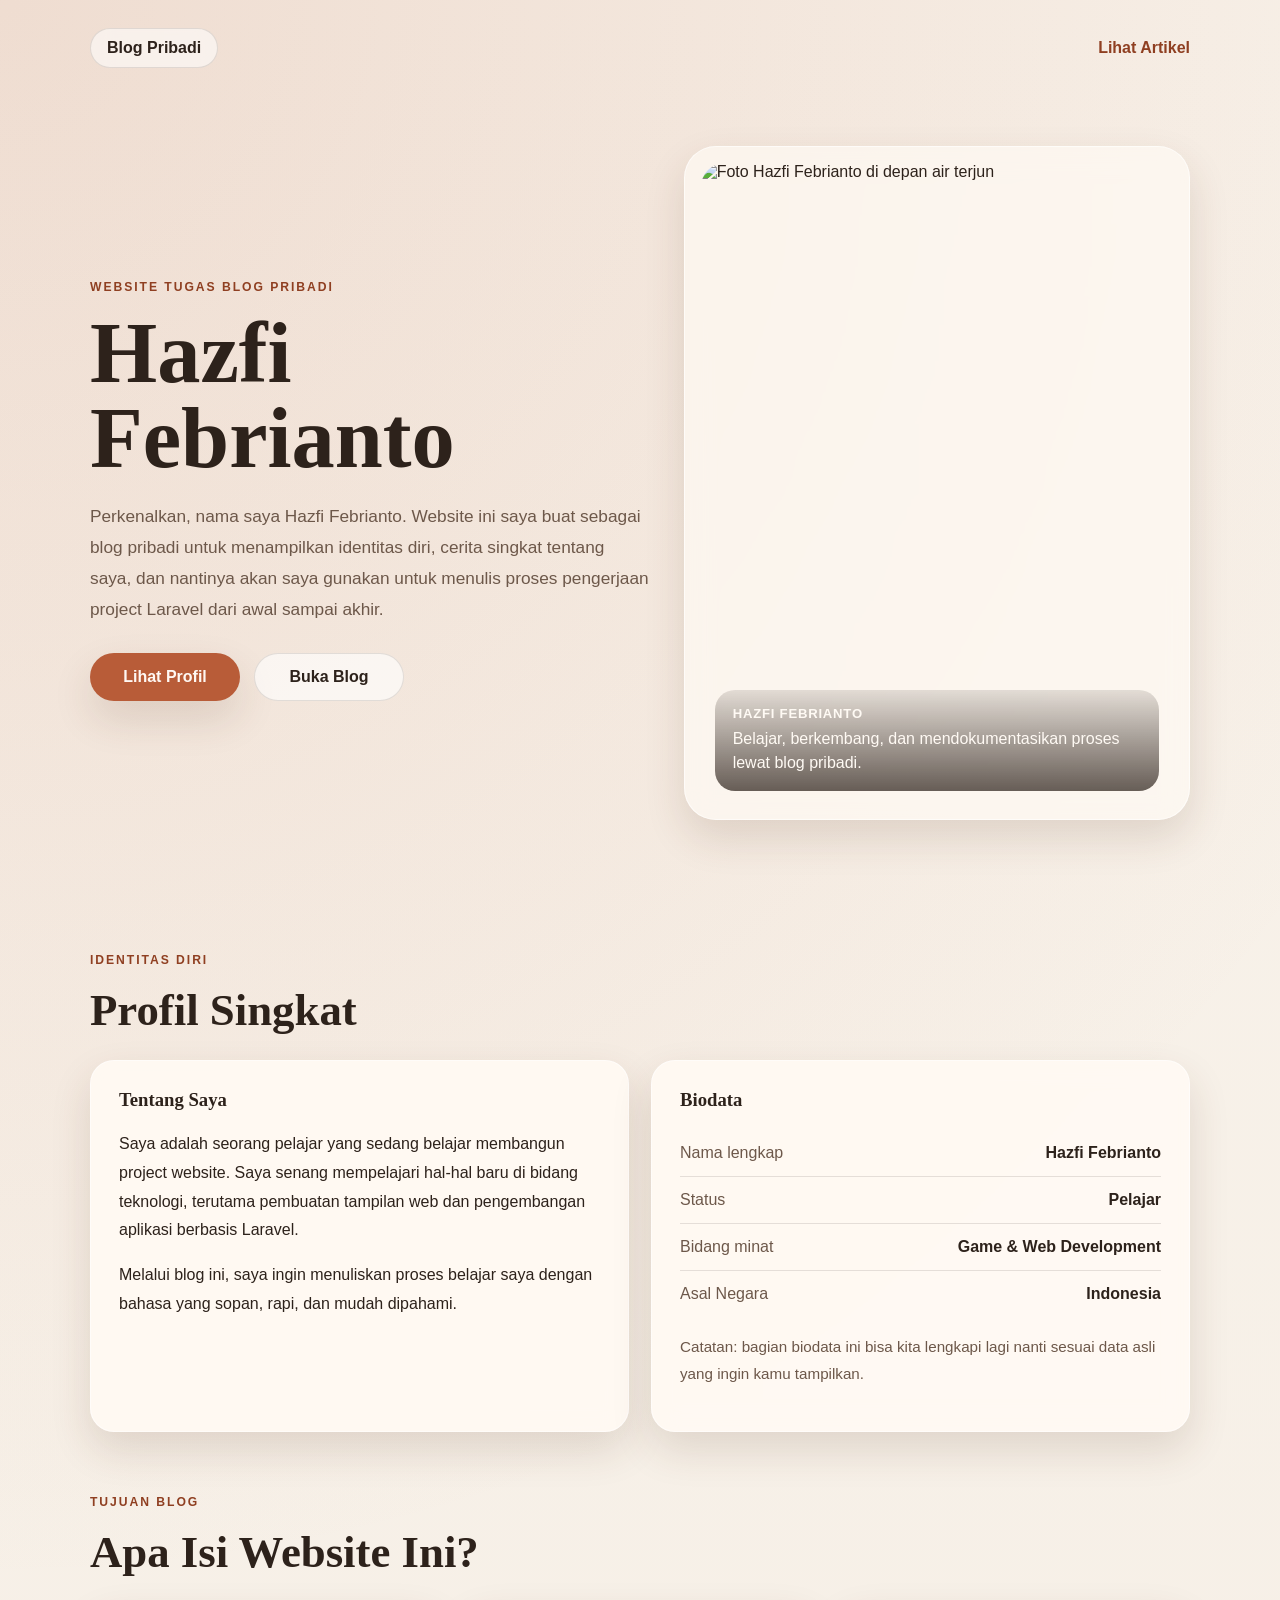
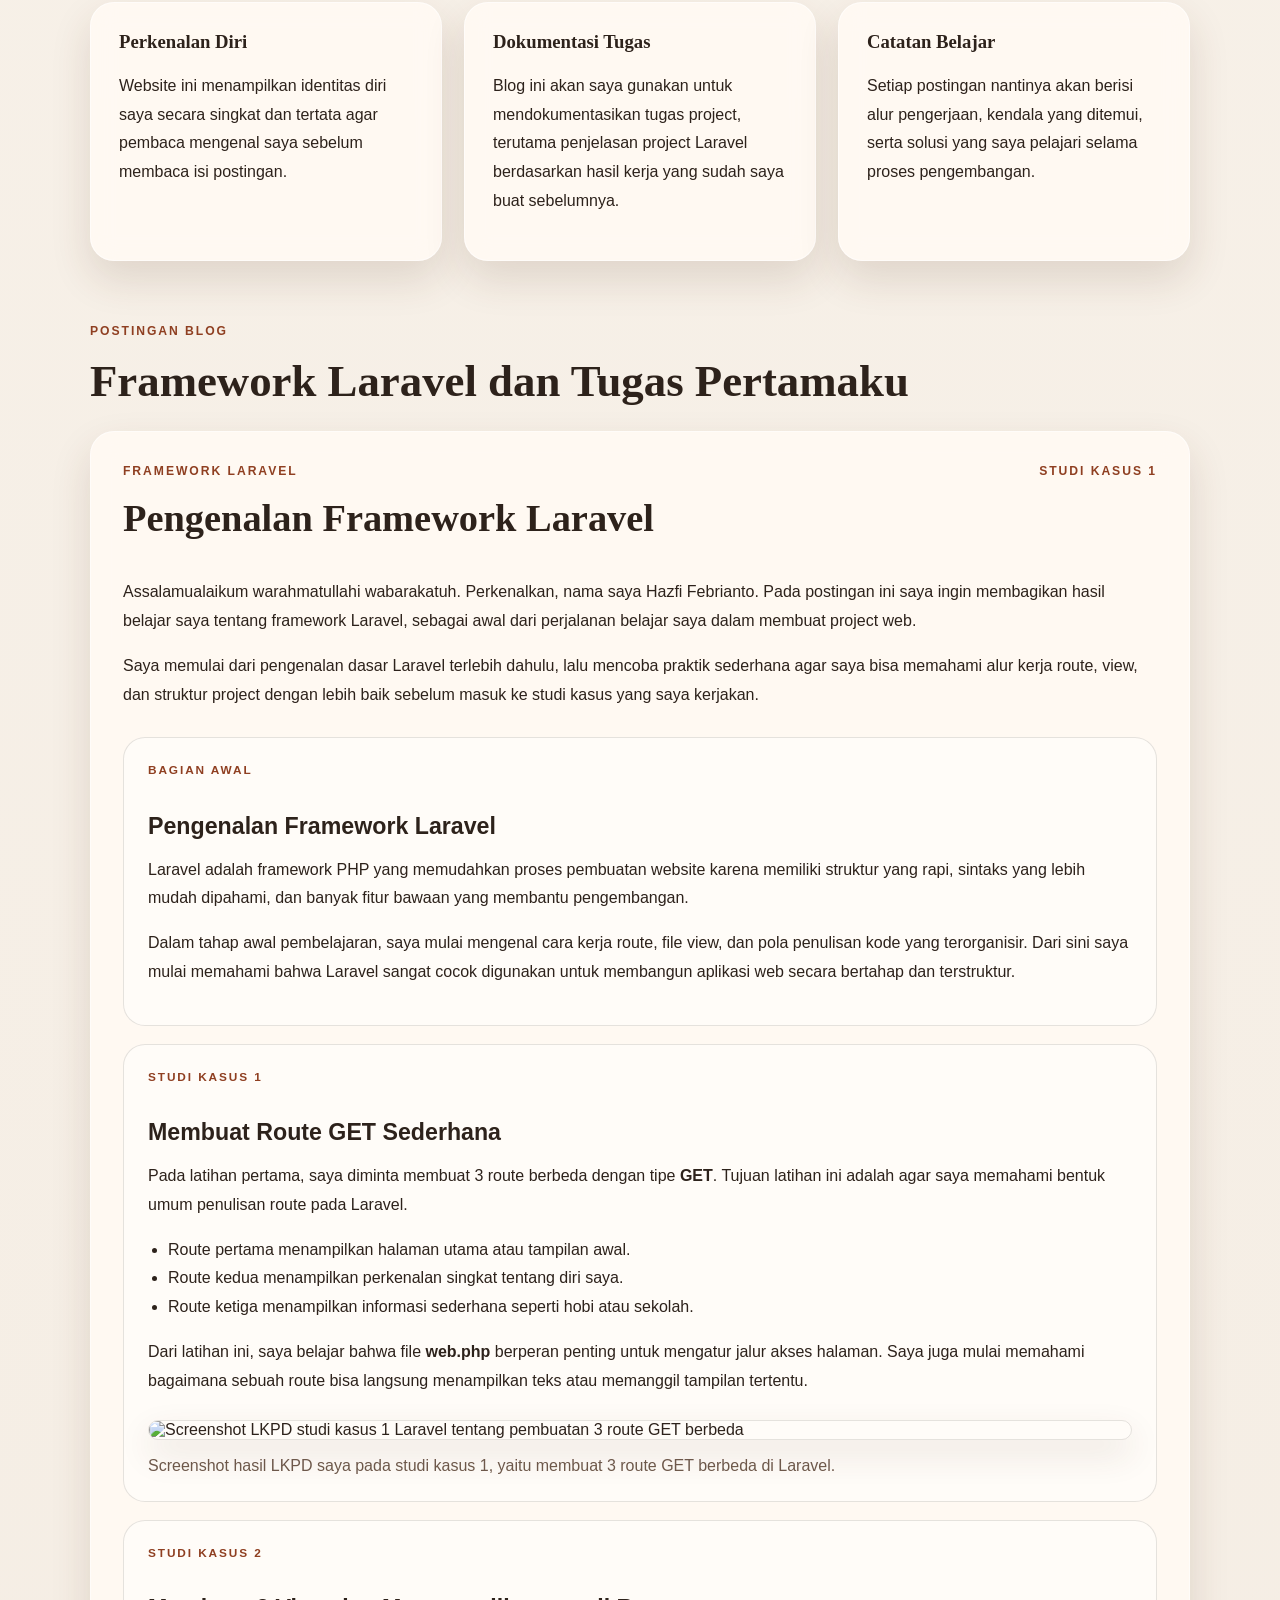
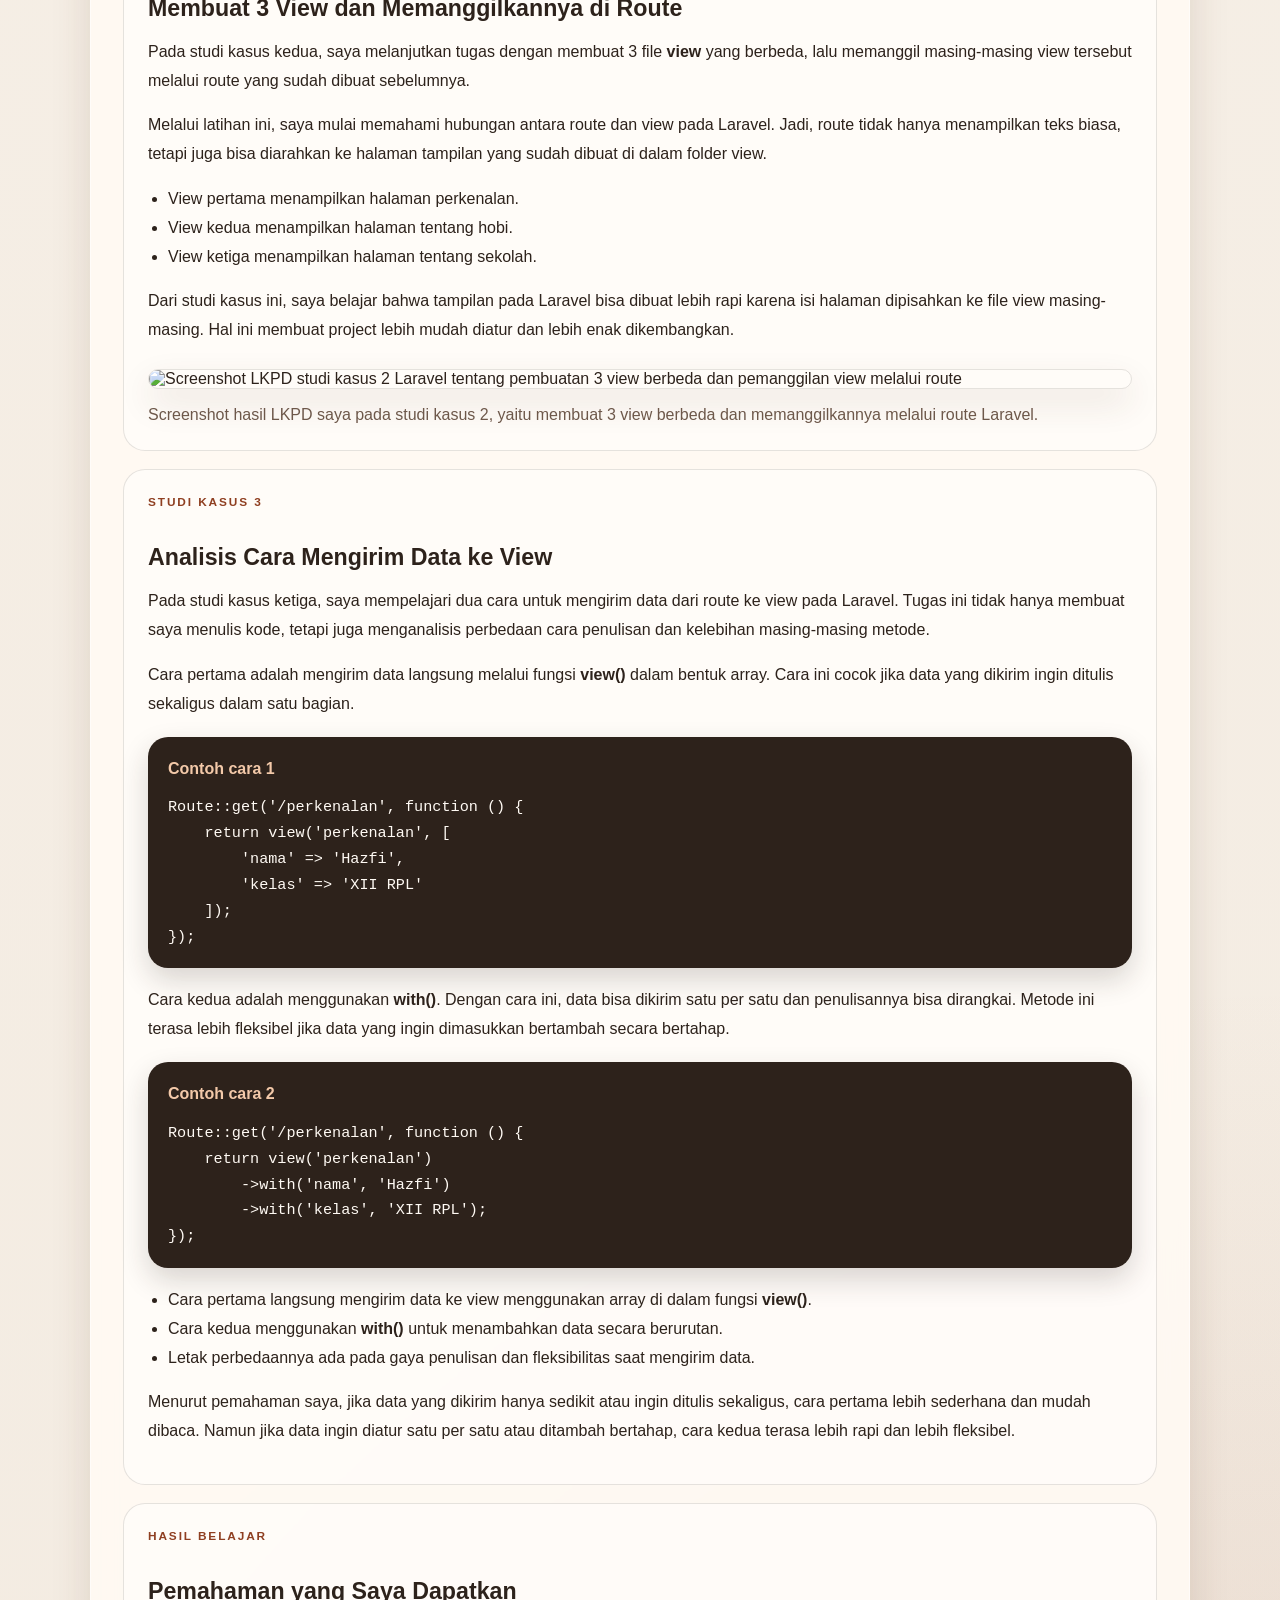
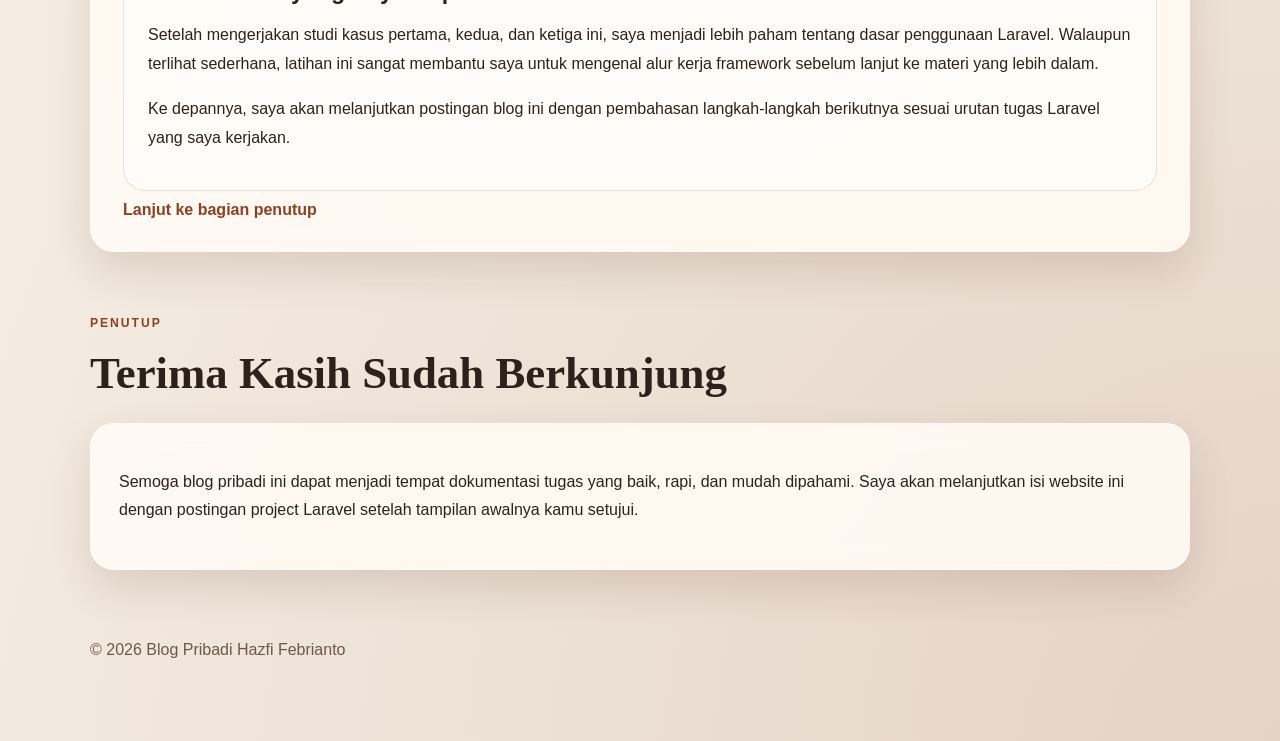
==== index.html @ 36093e78 "Add files via upload" ====
<!DOCTYPE html>
<html lang="id">
<head>
  <meta charset="UTF-8">
  <meta name="viewport" content="width=device-width, initial-scale=1.0">
  <title>Blog Pribadi Hazfi Febrianto</title>
  <link rel="stylesheet" href="styles.css">
</head>
<body>
  <header class="hero">
    <nav class="topbar">
      <span class="brand">Blog Pribadi</span>
      <a href="#artikel" class="nav-link">Lihat Artikel</a>
    </nav>

    <div class="hero-content">
      <div class="hero-copy">
        <p class="eyebrow">Website tugas blog pribadi</p>
        <h1>Hazfi Febrianto</h1>
        <p class="lead">
          Perkenalkan, nama saya Hazfi Febrianto. Website ini saya buat sebagai blog pribadi
          untuk menampilkan identitas diri, cerita singkat tentang saya, dan nantinya akan
          saya gunakan untuk menulis proses pengerjaan project Laravel dari awal sampai akhir.
        </p>

        <div class="hero-actions">
          <a href="#profil" class="button primary">Lihat Profil</a>
          <a href="#artikel" class="button secondary">Buka Blog</a>
        </div>
      </div>

      <div class="hero-photo-card">
        <img src="assets/hazfi-curug.jpeg" alt="Foto Hazfi Febrianto di depan air terjun" class="hero-photo">
        <div class="photo-caption">
          <span>Hazfi Febrianto</span>
          <p>Belajar, berkembang, dan mendokumentasikan proses lewat blog pribadi.</p>
        </div>
      </div>
    </div>
  </header>

  <main>
    <section id="profil" class="section profile-section">
      <div class="section-heading">
        <p class="section-label">Identitas Diri</p>
        <h2>Profil Singkat</h2>
      </div>

      <div class="profile-grid">
        <article class="card intro-card">
          <h3>Tentang Saya</h3>
          <p>
            Saya adalah seorang pelajar yang sedang belajar membangun project website.
            Saya senang mempelajari hal-hal baru di bidang teknologi, terutama pembuatan tampilan web
            dan pengembangan aplikasi berbasis Laravel.
          </p>
          <p>
            Melalui blog ini, saya ingin menuliskan proses belajar saya dengan bahasa yang sopan,
            rapi, dan mudah dipahami.
          </p>
        </article>

        <article class="card biodata-card">
          <h3>Biodata</h3>
          <ul class="biodata-list">
            <li><span>Nama lengkap</span><strong>Hazfi Febrianto</strong></li>
            <li><span>Status</span><strong>Pelajar</strong></li>
            <li><span>Bidang minat</span><strong>Game & Web Development</strong></li>
            <li><span>Asal Negara</span><strong>Indonesia</strong></li>
          </ul>
          <p class="note">
            Catatan: bagian biodata ini bisa kita lengkapi lagi nanti sesuai data asli yang ingin kamu tampilkan.
          </p>
        </article>
      </div>
    </section>

    <section class="section highlight-section">
      <div class="section-heading">
        <p class="section-label">Tujuan Blog</p>
        <h2>Apa Isi Website Ini?</h2>
      </div>

      <div class="highlight-grid">
        <article class="card">
          <h3>Perkenalan Diri</h3>
          <p>
            Website ini menampilkan identitas diri saya secara singkat dan tertata agar pembaca
            mengenal saya sebelum membaca isi postingan.
          </p>
        </article>
        <article class="card">
          <h3>Dokumentasi Tugas</h3>
          <p>
            Blog ini akan saya gunakan untuk mendokumentasikan tugas project, terutama penjelasan
            project Laravel berdasarkan hasil kerja yang sudah saya buat sebelumnya.
          </p>
        </article>
        <article class="card">
          <h3>Catatan Belajar</h3>
          <p>
            Setiap postingan nantinya akan berisi alur pengerjaan, kendala yang ditemui, serta
            solusi yang saya pelajari selama proses pengembangan.
          </p>
        </article>
      </div>
    </section>

    <section id="artikel" class="section article-section">
      <div class="section-heading">
        <p class="section-label">Postingan Blog</p>
        <h2>Framework Laravel dan Tugas Pertamaku</h2>
      </div>

      <article class="post-card">
        <div class="post-meta">
          <span>Framework Laravel</span>
          <span>Studi Kasus 1</span>
        </div>
        <h3>Pengenalan Framework Laravel</h3>
        <p>
          Assalamualaikum warahmatullahi wabarakatuh. Perkenalkan, nama saya Hazfi Febrianto.
          Pada postingan ini saya ingin membagikan hasil belajar saya tentang framework Laravel,
          sebagai awal dari perjalanan belajar saya dalam membuat project web.
        </p>
        <p>
          Saya memulai dari pengenalan dasar Laravel terlebih dahulu, lalu mencoba praktik sederhana
          agar saya bisa memahami alur kerja route, view, dan struktur project dengan lebih baik sebelum
          masuk ke studi kasus yang saya kerjakan.
        </p>

        <div class="article-blocks">
          <section class="article-block">
            <p class="article-kicker">Bagian Awal</p>
            <h4>Pengenalan Framework Laravel</h4>
            <p>
              Laravel adalah framework PHP yang memudahkan proses pembuatan website karena memiliki
              struktur yang rapi, sintaks yang lebih mudah dipahami, dan banyak fitur bawaan yang membantu pengembangan.
            </p>
            <p>
              Dalam tahap awal pembelajaran, saya mulai mengenal cara kerja route, file view, dan pola
              penulisan kode yang terorganisir. Dari sini saya mulai memahami bahwa Laravel sangat cocok
              digunakan untuk membangun aplikasi web secara bertahap dan terstruktur.
            </p>
          </section>

          <section class="article-block">
            <p class="article-kicker">Studi Kasus 1</p>
            <h4>Membuat Route GET Sederhana</h4>
            <p>
              Pada latihan pertama, saya diminta membuat 3 route berbeda dengan tipe <strong>GET</strong>.
              Tujuan latihan ini adalah agar saya memahami bentuk umum penulisan route pada Laravel.
            </p>
            <ul class="article-list">
              <li>Route pertama menampilkan halaman utama atau tampilan awal.</li>
              <li>Route kedua menampilkan perkenalan singkat tentang diri saya.</li>
              <li>Route ketiga menampilkan informasi sederhana seperti hobi atau sekolah.</li>
            </ul>
            <p>
              Dari latihan ini, saya belajar bahwa file <strong>web.php</strong> berperan penting untuk
              mengatur jalur akses halaman. Saya juga mulai memahami bagaimana sebuah route bisa langsung
              menampilkan teks atau memanggil tampilan tertentu.
            </p>

            <figure class="article-figure">
              <img
                src="assets/lkpd-studi-kasus-1.png"
                alt="Screenshot LKPD studi kasus 1 Laravel tentang pembuatan 3 route GET berbeda"
                class="article-image"
              >
              <figcaption>
                Screenshot hasil LKPD saya pada studi kasus 1, yaitu membuat 3 route GET berbeda di Laravel.
              </figcaption>
            </figure>
          </section>

          <section class="article-block">
            <p class="article-kicker">Studi Kasus 2</p>
            <h4>Membuat 3 View dan Memanggilkannya di Route</h4>
            <p>
              Pada studi kasus kedua, saya melanjutkan tugas dengan membuat 3 file <strong>view</strong>
              yang berbeda, lalu memanggil masing-masing view tersebut melalui route yang sudah dibuat sebelumnya.
            </p>
            <p>
              Melalui latihan ini, saya mulai memahami hubungan antara route dan view pada Laravel.
              Jadi, route tidak hanya menampilkan teks biasa, tetapi juga bisa diarahkan ke halaman tampilan
              yang sudah dibuat di dalam folder view.
            </p>
            <ul class="article-list">
              <li>View pertama menampilkan halaman perkenalan.</li>
              <li>View kedua menampilkan halaman tentang hobi.</li>
              <li>View ketiga menampilkan halaman tentang sekolah.</li>
            </ul>
            <p>
              Dari studi kasus ini, saya belajar bahwa tampilan pada Laravel bisa dibuat lebih rapi karena
              isi halaman dipisahkan ke file view masing-masing. Hal ini membuat project lebih mudah diatur
              dan lebih enak dikembangkan.
            </p>

            <figure class="article-figure">
              <img
                src="assets/lkpd-studi-kasus-2.png"
                alt="Screenshot LKPD studi kasus 2 Laravel tentang pembuatan 3 view berbeda dan pemanggilan view melalui route"
                class="article-image"
              >
              <figcaption>
                Screenshot hasil LKPD saya pada studi kasus 2, yaitu membuat 3 view berbeda dan memanggilkannya melalui route Laravel.
              </figcaption>
            </figure>
          </section>

          <section class="article-block">
            <p class="article-kicker">Studi Kasus 3</p>
            <h4>Analisis Cara Mengirim Data ke View</h4>
            <p>
              Pada studi kasus ketiga, saya mempelajari dua cara untuk mengirim data dari route ke view
              pada Laravel. Tugas ini tidak hanya membuat saya menulis kode, tetapi juga menganalisis
              perbedaan cara penulisan dan kelebihan masing-masing metode.
            </p>
            <p>
              Cara pertama adalah mengirim data langsung melalui fungsi <strong>view()</strong> dalam bentuk array.
              Cara ini cocok jika data yang dikirim ingin ditulis sekaligus dalam satu bagian.
            </p>

            <div class="code-example">
              <p class="code-title">Contoh cara 1</p>
              <pre><code>Route::get('/perkenalan', function () {
    return view('perkenalan', [
        'nama' => 'Hazfi',
        'kelas' => 'XII RPL'
    ]);
});</code></pre>
            </div>

            <p>
              Cara kedua adalah menggunakan <strong>with()</strong>. Dengan cara ini, data bisa dikirim satu per satu
              dan penulisannya bisa dirangkai. Metode ini terasa lebih fleksibel jika data yang ingin dimasukkan
              bertambah secara bertahap.
            </p>

            <div class="code-example">
              <p class="code-title">Contoh cara 2</p>
              <pre><code>Route::get('/perkenalan', function () {
    return view('perkenalan')
        ->with('nama', 'Hazfi')
        ->with('kelas', 'XII RPL');
});</code></pre>
            </div>

            <ul class="article-list">
              <li>Cara pertama langsung mengirim data ke view menggunakan array di dalam fungsi <strong>view()</strong>.</li>
              <li>Cara kedua menggunakan <strong>with()</strong> untuk menambahkan data secara berurutan.</li>
              <li>Letak perbedaannya ada pada gaya penulisan dan fleksibilitas saat mengirim data.</li>
            </ul>
            <p>
              Menurut pemahaman saya, jika data yang dikirim hanya sedikit atau ingin ditulis sekaligus,
              cara pertama lebih sederhana dan mudah dibaca. Namun jika data ingin diatur satu per satu
              atau ditambah bertahap, cara kedua terasa lebih rapi dan lebih fleksibel.
            </p>
          </section>

          <section class="article-block">
            <p class="article-kicker">Hasil Belajar</p>
            <h4>Pemahaman yang Saya Dapatkan</h4>
            <p>
              Setelah mengerjakan studi kasus pertama, kedua, dan ketiga ini, saya menjadi lebih paham tentang dasar penggunaan
              Laravel. Walaupun terlihat sederhana, latihan ini sangat membantu saya untuk mengenal alur
              kerja framework sebelum lanjut ke materi yang lebih dalam.
            </p>
            <p>
              Ke depannya, saya akan melanjutkan postingan blog ini dengan pembahasan langkah-langkah berikutnya
              sesuai urutan tugas Laravel yang saya kerjakan.
            </p>
          </section>
        </div>

        <a href="#kontak" class="inline-link">Lanjut ke bagian penutup</a>
      </article>
    </section>

    <section id="kontak" class="section closing-section">
      <div class="section-heading">
        <p class="section-label">Penutup</p>
        <h2>Terima Kasih Sudah Berkunjung</h2>
      </div>

      <div class="closing-box">
        <p>
          Semoga blog pribadi ini dapat menjadi tempat dokumentasi tugas yang baik, rapi, dan mudah dipahami.
          Saya akan melanjutkan isi website ini dengan postingan project Laravel setelah tampilan awalnya kamu setujui.
        </p>
      </div>
    </section>
  </main>

  <footer class="footer">
    <p>&copy; 2026 Blog Pribadi Hazfi Febrianto</p>
  </footer>

  <script src="script.js"></script>
</body>
</html>
---- styles.css ----
:root {
  --bg: #f5efe6;
  --bg-soft: #fffaf4;
  --card: rgba(255, 250, 244, 0.92);
  --text: #2d221b;
  --muted: #6d584a;
  --accent: #b85c38;
  --accent-dark: #8f3f21;
  --line: rgba(45, 34, 27, 0.12);
  --shadow: 0 18px 40px rgba(82, 50, 31, 0.14);
  --radius: 24px;
}

* {
  box-sizing: border-box;
}

html {
  scroll-behavior: smooth;
}

body {
  margin: 0;
  font-family: "Trebuchet MS", "Segoe UI", sans-serif;
  color: var(--text);
  background:
    radial-gradient(circle at top left, rgba(184, 92, 56, 0.14), transparent 28%),
    radial-gradient(circle at bottom right, rgba(143, 63, 33, 0.14), transparent 24%),
    linear-gradient(180deg, #f8f2ea 0%, #f3ebe1 100%);
}

h1,
h2,
h3 {
  font-family: "Palatino Linotype", Georgia, serif;
  margin-top: 0;
}

p {
  line-height: 1.8;
}

a {
  color: inherit;
  text-decoration: none;
}

.hero {
  min-height: 100vh;
  padding: 28px 24px 48px;
  display: flex;
  flex-direction: column;
  justify-content: space-between;
}

.topbar,
.hero-content,
.section,
.footer {
  width: min(1100px, calc(100% - 8px));
  margin: 0 auto;
}

.topbar {
  display: flex;
  justify-content: space-between;
  align-items: center;
  gap: 16px;
}

.brand {
  padding: 10px 16px;
  border: 1px solid var(--line);
  border-radius: 999px;
  background: rgba(255, 255, 255, 0.55);
  backdrop-filter: blur(10px);
  font-weight: 700;
}

.nav-link {
  color: var(--accent-dark);
  font-weight: 700;
}

.hero-content {
  padding: 72px 0 32px;
  display: grid;
  grid-template-columns: minmax(0, 1.05fr) minmax(320px, 0.95fr);
  align-items: center;
  gap: 34px;
}

.hero-copy {
  max-width: 760px;
}

.eyebrow,
.section-label,
.post-meta span {
  text-transform: uppercase;
  letter-spacing: 0.16em;
  font-size: 0.76rem;
  font-weight: 800;
  color: var(--accent-dark);
}

.hero h1 {
  font-size: clamp(3rem, 7vw, 5.4rem);
  line-height: 0.98;
  margin-bottom: 20px;
  max-width: 720px;
}

.lead {
  font-size: 1.08rem;
  color: var(--muted);
}

.hero-photo-card {
  position: relative;
  padding: 16px;
  border-radius: 32px;
  background: rgba(255, 250, 244, 0.66);
  border: 1px solid rgba(255, 255, 255, 0.6);
  box-shadow: var(--shadow);
  backdrop-filter: blur(14px);
}

.hero-photo {
  display: block;
  width: 100%;
  height: min(72vh, 640px);
  object-fit: cover;
  object-position: center 28%;
  border-radius: 24px;
}

.photo-caption {
  position: absolute;
  left: 30px;
  right: 30px;
  bottom: 28px;
  padding: 16px 18px;
  border-radius: 20px;
  background: linear-gradient(180deg, rgba(45, 34, 27, 0.12), rgba(45, 34, 27, 0.72));
  color: #fffaf4;
}

.photo-caption span {
  display: block;
  margin-bottom: 6px;
  font-weight: 800;
  letter-spacing: 0.06em;
  text-transform: uppercase;
  font-size: 0.82rem;
}

.photo-caption p {
  margin: 0;
  line-height: 1.5;
}

.hero-actions {
  display: flex;
  flex-wrap: wrap;
  gap: 14px;
  margin-top: 28px;
}

.button {
  display: inline-flex;
  align-items: center;
  justify-content: center;
  min-width: 150px;
  padding: 14px 20px;
  border-radius: 999px;
  font-weight: 700;
  transition: transform 0.25s ease, box-shadow 0.25s ease, background 0.25s ease;
}

.button.primary {
  background: var(--accent);
  color: #fff8f3;
  box-shadow: var(--shadow);
}

.button.secondary {
  border: 1px solid var(--line);
  background: rgba(255, 255, 255, 0.62);
}

.button:hover,
.inline-link:hover {
  transform: translateY(-2px);
}

.section {
  padding: 38px 0 10px;
}

.section-heading {
  margin-bottom: 24px;
}

.section-heading h2 {
  font-size: clamp(2rem, 3.5vw, 3rem);
  margin-bottom: 0;
}

.profile-grid,
.highlight-grid {
  display: grid;
  grid-template-columns: repeat(2, minmax(0, 1fr));
  gap: 22px;
}

.highlight-grid {
  grid-template-columns: repeat(3, minmax(0, 1fr));
}

.card,
.post-card,
.closing-box {
  background: var(--card);
  border: 1px solid rgba(255, 255, 255, 0.55);
  border-radius: var(--radius);
  box-shadow: var(--shadow);
  backdrop-filter: blur(12px);
}

.card,
.closing-box {
  padding: 28px;
}

.post-card {
  padding: 32px;
}

.article-blocks {
  display: grid;
  gap: 18px;
  margin-top: 28px;
}

.article-block {
  padding: 22px 24px;
  border-radius: 22px;
  background: rgba(255, 255, 255, 0.45);
  border: 1px solid var(--line);
}

.article-kicker {
  margin: 0 0 10px;
  text-transform: uppercase;
  letter-spacing: 0.16em;
  font-size: 0.74rem;
  font-weight: 800;
  color: var(--accent-dark);
}

.article-block h4 {
  margin-bottom: 12px;
  font-size: 1.45rem;
}

.article-list {
  margin: 0 0 16px;
  padding-left: 20px;
  line-height: 1.8;
}

.article-figure {
  margin: 24px 0 0;
}

.article-image {
  display: block;
  width: 100%;
  border-radius: 20px;
  border: 1px solid var(--line);
  box-shadow: 0 14px 34px rgba(82, 50, 31, 0.12);
}

.article-figure figcaption {
  margin-top: 12px;
  color: var(--muted);
  line-height: 1.7;
}

.code-example {
  margin: 18px 0;
  padding: 18px 20px;
  border-radius: 20px;
  background: #2d221b;
  color: #fffaf4;
  box-shadow: 0 12px 28px rgba(45, 34, 27, 0.18);
}

.code-title {
  margin: 0 0 12px;
  font-weight: 700;
  color: #f3c9a9;
}

.code-example pre {
  margin: 0;
  overflow-x: auto;
}

.code-example code {
  font-family: Consolas, "Courier New", monospace;
  font-size: 0.95rem;
  line-height: 1.7;
}

.biodata-list {
  list-style: none;
  padding: 0;
  margin: 0;
}

.biodata-list li {
  display: flex;
  justify-content: space-between;
  gap: 20px;
  padding: 14px 0;
  border-bottom: 1px solid var(--line);
}

.biodata-list li:last-child {
  border-bottom: 0;
}

.biodata-list span {
  color: var(--muted);
}

.note {
  margin-top: 16px;
  color: var(--muted);
  font-size: 0.95rem;
}

.post-meta {
  display: flex;
  justify-content: space-between;
  gap: 16px;
  margin-bottom: 18px;
}

.post-card h3 {
  font-size: clamp(1.6rem, 3vw, 2.4rem);
}

.inline-link {
  display: inline-block;
  margin-top: 10px;
  color: var(--accent-dark);
  font-weight: 700;
}

.footer {
  padding: 40px 0 60px;
  color: var(--muted);
}

.reveal {
  opacity: 0;
  transform: translateY(26px);
  transition: opacity 0.7s ease, transform 0.7s ease;
}

.reveal.visible {
  opacity: 1;
  transform: translateY(0);
}

@media (max-width: 900px) {
  .hero-content,
  .profile-grid,
  .highlight-grid {
    grid-template-columns: 1fr;
  }

  .hero {
    min-height: auto;
  }

  .hero-content {
    padding-top: 56px;
  }

  .hero-photo {
    height: 520px;
  }
}

@media (max-width: 640px) {
  .hero,
  .section,
  .footer {
    width: min(1100px, calc(100% - 28px));
  }

  .topbar {
    width: min(1100px, calc(100% - 28px));
    flex-direction: column;
    align-items: flex-start;
  }

  .biodata-list li,
  .post-meta {
    flex-direction: column;
    align-items: flex-start;
  }

  .card,
  .post-card,
  .closing-box {
    padding: 22px;
  }

  .hero-photo-card {
    padding: 12px;
  }

  .hero-photo {
    height: 420px;
    object-position: center 24%;
  }

  .photo-caption {
    left: 22px;
    right: 22px;
    bottom: 22px;
    padding: 14px 16px;
  }
}
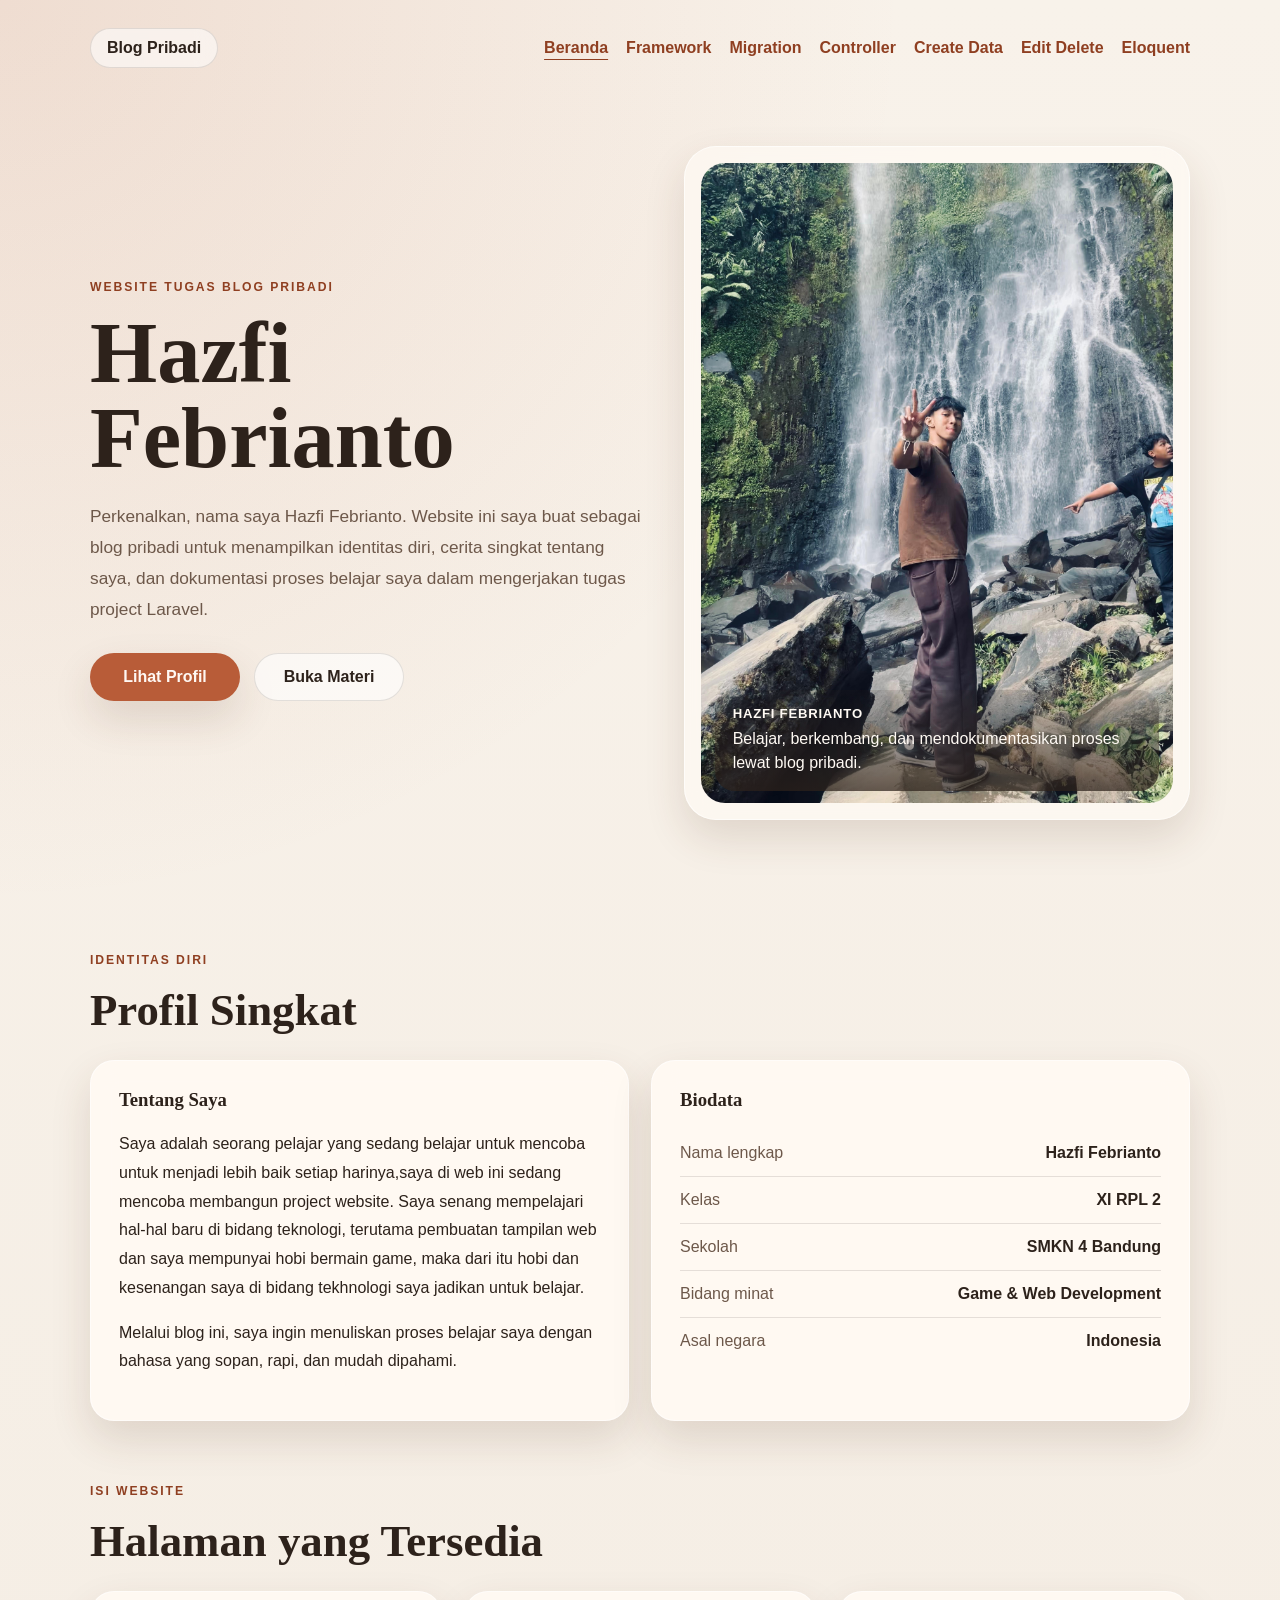
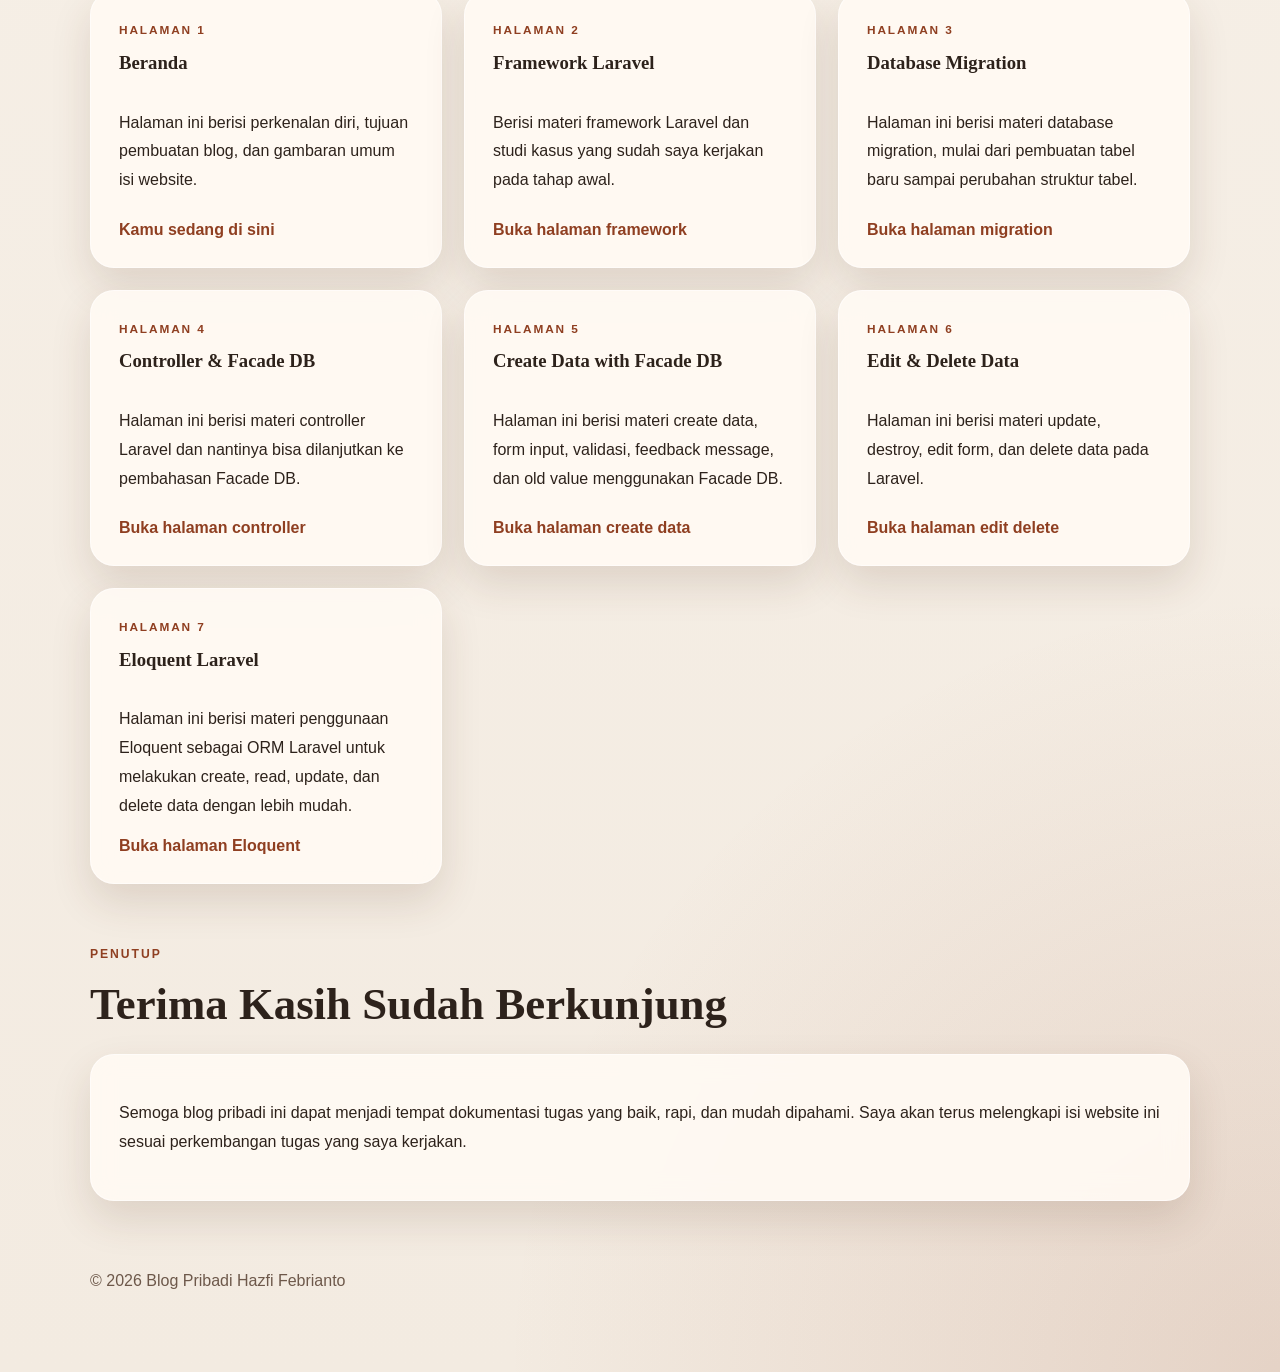
==== commit 49b2b5a4: "Add files via upload" ====
--- a/index.html
+++ b/index.html
@@ -10,7 +10,15 @@
   <header class="hero">
     <nav class="topbar">
       <span class="brand">Blog Pribadi</span>
-      <a href="#artikel" class="nav-link">Lihat Artikel</a>
+      <div class="nav-menu">
+  <a href="index.html" class="nav-link current">Beranda</a>
+  <a href="framework.html" class="nav-link">Framework</a>
+  <a href="migration.html" class="nav-link">Migration</a>
+  <a href="controller.html" class="nav-link">Controller</a>
+  <a href="create-data.html" class="nav-link">Create Data</a>
+  <a href="edit-delete.html" class="nav-link">Edit Delete</a>
+  <a href="eloquent.html" class="nav-link">Eloquent</a>
+      </div>
     </nav>
 
     <div class="hero-content">
@@ -19,13 +27,13 @@
         <h1>Hazfi Febrianto</h1>
         <p class="lead">
           Perkenalkan, nama saya Hazfi Febrianto. Website ini saya buat sebagai blog pribadi
-          untuk menampilkan identitas diri, cerita singkat tentang saya, dan nantinya akan
-          saya gunakan untuk menulis proses pengerjaan project Laravel dari awal sampai akhir.
+          untuk menampilkan identitas diri, cerita singkat tentang saya, dan dokumentasi proses
+          belajar saya dalam mengerjakan tugas project Laravel.
         </p>
 
         <div class="hero-actions">
           <a href="#profil" class="button primary">Lihat Profil</a>
-          <a href="#artikel" class="button secondary">Buka Blog</a>
+          <a href="framework.html" class="button secondary">Buka Materi</a>
         </div>
       </div>
 
@@ -50,9 +58,9 @@
         <article class="card intro-card">
           <h3>Tentang Saya</h3>
           <p>
-            Saya adalah seorang pelajar yang sedang belajar membangun project website.
+            Saya adalah seorang pelajar yang sedang belajar untuk mencoba untuk menjadi lebih baik setiap harinya,saya di web ini sedang mencoba membangun project website.
             Saya senang mempelajari hal-hal baru di bidang teknologi, terutama pembuatan tampilan web
-            dan pengembangan aplikasi berbasis Laravel.
+            dan saya mempunyai hobi bermain game, maka dari itu hobi dan kesenangan saya di bidang tekhnologi saya jadikan untuk belajar.
           </p>
           <p>
             Melalui blog ini, saya ingin menuliskan proses belajar saya dengan bahasa yang sopan,
@@ -64,12 +72,13 @@
           <h3>Biodata</h3>
           <ul class="biodata-list">
             <li><span>Nama lengkap</span><strong>Hazfi Febrianto</strong></li>
-            <li><span>Status</span><strong>Pelajar</strong></li>
-            <li><span>Bidang minat</span><strong>Game & Web Development</strong></li>
-            <li><span>Asal Negara</span><strong>Indonesia</strong></li>
+            <li><span>Kelas </span><strong>XI RPL 2</strong></li>
+            <li><span>Sekolah</span><strong>SMKN 4 Bandung</strong></li>
+            <li><span>Bidang minat</span><strong>Game &amp; Web Development</strong></li>
+            <li><span>Asal negara</span><strong>Indonesia</strong></li>
           </ul>
           <p class="note">
-            Catatan: bagian biodata ini bisa kita lengkapi lagi nanti sesuai data asli yang ingin kamu tampilkan.
+            
           </p>
         </article>
       </div>
@@ -77,208 +86,84 @@
 
     <section class="section highlight-section">
       <div class="section-heading">
-        <p class="section-label">Tujuan Blog</p>
-        <h2>Apa Isi Website Ini?</h2>
+        <p class="section-label">Isi Website</p>
+        <h2>Halaman yang Tersedia</h2>
       </div>
 
-      <div class="highlight-grid">
-        <article class="card">
-          <h3>Perkenalan Diri</h3>
+      <div class="page-grid">
+        <article class="card page-card">
+          <p class="article-kicker">Halaman 1</p>
+          <h3>Beranda</h3>
           <p>
-            Website ini menampilkan identitas diri saya secara singkat dan tertata agar pembaca
-            mengenal saya sebelum membaca isi postingan.
+            Halaman ini berisi perkenalan diri, tujuan pembuatan blog, dan gambaran umum isi website.
           </p>
+          <a href="index.html" class="inline-link">Kamu sedang di sini</a>
         </article>
-        <article class="card">
-          <h3>Dokumentasi Tugas</h3>
+
+        <article class="card page-card">
+          <p class="article-kicker">Halaman 2</p>
+          <h3>Framework Laravel</h3>
           <p>
-            Blog ini akan saya gunakan untuk mendokumentasikan tugas project, terutama penjelasan
-            project Laravel berdasarkan hasil kerja yang sudah saya buat sebelumnya.
+            Berisi materi framework Laravel dan studi kasus yang sudah saya kerjakan pada tahap awal.
           </p>
+          <a href="framework.html" class="inline-link">Buka halaman framework</a>
         </article>
-        <article class="card">
-          <h3>Catatan Belajar</h3>
+
+        <article class="card page-card">
+          <p class="article-kicker">Halaman 3</p>
+          <h3>Database Migration</h3>
           <p>
-            Setiap postingan nantinya akan berisi alur pengerjaan, kendala yang ditemui, serta
-            solusi yang saya pelajari selama proses pengembangan.
+            Halaman ini berisi materi database migration, mulai dari pembuatan tabel baru sampai perubahan struktur tabel.
           </p>
+          <a href="migration.html" class="inline-link">Buka halaman migration</a>
         </article>
+
+        <article class="card page-card">
+          <p class="article-kicker">Halaman 4</p>
+          <h3>Controller &amp; Facade DB</h3>
+          <p>
+            Halaman ini berisi materi controller Laravel dan nantinya bisa dilanjutkan ke pembahasan Facade DB.
+          </p>
+          <a href="controller.html" class="inline-link">Buka halaman controller</a>
+        </article>
+
+        <article class="card page-card">
+          <p class="article-kicker">Halaman 5</p>
+          <h3>Create Data with Facade DB</h3>
+          <p>
+            Halaman ini berisi materi create data, form input, validasi, feedback message, dan old value menggunakan Facade DB.
+          </p>
+          <a href="create-data.html" class="inline-link">Buka halaman create data</a>
+        </article>
+
+      <article class="card page-card">
+  <p class="article-kicker">Halaman 6</p>
+  <h3>Edit &amp; Delete Data</h3>
+  <p>
+    Halaman ini berisi materi update, destroy, edit form, dan delete data pada Laravel.
+  </p>
+  <a href="edit-delete.html" class="inline-link">
+    Buka halaman edit delete
+  </a>
+</article>
+
+<article class="card page-card">
+  <p class="article-kicker">Halaman 7</p>
+  <h3>Eloquent Laravel</h3>
+
+  <p>
+    Halaman ini berisi materi penggunaan Eloquent sebagai ORM Laravel
+    untuk melakukan create, read, update, dan delete data dengan lebih mudah.
+  </p>
+
+  <a href="eloquent.html" class="nav-link">Buka halaman Eloquent</a>
+    
+  </a>
+</article>
       </div>
     </section>
 
-    <section id="artikel" class="section article-section">
-      <div class="section-heading">
-        <p class="section-label">Postingan Blog</p>
-        <h2>Framework Laravel dan Tugas Pertamaku</h2>
-      </div>
-
-      <article class="post-card">
-        <div class="post-meta">
-          <span>Framework Laravel</span>
-          <span>Studi Kasus 1</span>
-        </div>
-        <h3>Pengenalan Framework Laravel</h3>
-        <p>
-          Assalamualaikum warahmatullahi wabarakatuh. Perkenalkan, nama saya Hazfi Febrianto.
-          Pada postingan ini saya ingin membagikan hasil belajar saya tentang framework Laravel,
-          sebagai awal dari perjalanan belajar saya dalam membuat project web.
-        </p>
-        <p>
-          Saya memulai dari pengenalan dasar Laravel terlebih dahulu, lalu mencoba praktik sederhana
-          agar saya bisa memahami alur kerja route, view, dan struktur project dengan lebih baik sebelum
-          masuk ke studi kasus yang saya kerjakan.
-        </p>
-
-        <div class="article-blocks">
-          <section class="article-block">
-            <p class="article-kicker">Bagian Awal</p>
-            <h4>Pengenalan Framework Laravel</h4>
-            <p>
-              Laravel adalah framework PHP yang memudahkan proses pembuatan website karena memiliki
-              struktur yang rapi, sintaks yang lebih mudah dipahami, dan banyak fitur bawaan yang membantu pengembangan.
-            </p>
-            <p>
-              Dalam tahap awal pembelajaran, saya mulai mengenal cara kerja route, file view, dan pola
-              penulisan kode yang terorganisir. Dari sini saya mulai memahami bahwa Laravel sangat cocok
-              digunakan untuk membangun aplikasi web secara bertahap dan terstruktur.
-            </p>
-          </section>
-
-          <section class="article-block">
-            <p class="article-kicker">Studi Kasus 1</p>
-            <h4>Membuat Route GET Sederhana</h4>
-            <p>
-              Pada latihan pertama, saya diminta membuat 3 route berbeda dengan tipe <strong>GET</strong>.
-              Tujuan latihan ini adalah agar saya memahami bentuk umum penulisan route pada Laravel.
-            </p>
-            <ul class="article-list">
-              <li>Route pertama menampilkan halaman utama atau tampilan awal.</li>
-              <li>Route kedua menampilkan perkenalan singkat tentang diri saya.</li>
-              <li>Route ketiga menampilkan informasi sederhana seperti hobi atau sekolah.</li>
-            </ul>
-            <p>
-              Dari latihan ini, saya belajar bahwa file <strong>web.php</strong> berperan penting untuk
-              mengatur jalur akses halaman. Saya juga mulai memahami bagaimana sebuah route bisa langsung
-              menampilkan teks atau memanggil tampilan tertentu.
-            </p>
-
-            <figure class="article-figure">
-              <img
-                src="assets/lkpd-studi-kasus-1.png"
-                alt="Screenshot LKPD studi kasus 1 Laravel tentang pembuatan 3 route GET berbeda"
-                class="article-image"
-              >
-              <figcaption>
-                Screenshot hasil LKPD saya pada studi kasus 1, yaitu membuat 3 route GET berbeda di Laravel.
-              </figcaption>
-            </figure>
-          </section>
-
-          <section class="article-block">
-            <p class="article-kicker">Studi Kasus 2</p>
-            <h4>Membuat 3 View dan Memanggilkannya di Route</h4>
-            <p>
-              Pada studi kasus kedua, saya melanjutkan tugas dengan membuat 3 file <strong>view</strong>
-              yang berbeda, lalu memanggil masing-masing view tersebut melalui route yang sudah dibuat sebelumnya.
-            </p>
-            <p>
-              Melalui latihan ini, saya mulai memahami hubungan antara route dan view pada Laravel.
-              Jadi, route tidak hanya menampilkan teks biasa, tetapi juga bisa diarahkan ke halaman tampilan
-              yang sudah dibuat di dalam folder view.
-            </p>
-            <ul class="article-list">
-              <li>View pertama menampilkan halaman perkenalan.</li>
-              <li>View kedua menampilkan halaman tentang hobi.</li>
-              <li>View ketiga menampilkan halaman tentang sekolah.</li>
-            </ul>
-            <p>
-              Dari studi kasus ini, saya belajar bahwa tampilan pada Laravel bisa dibuat lebih rapi karena
-              isi halaman dipisahkan ke file view masing-masing. Hal ini membuat project lebih mudah diatur
-              dan lebih enak dikembangkan.
-            </p>
-
-            <figure class="article-figure">
-              <img
-                src="assets/lkpd-studi-kasus-2.png"
-                alt="Screenshot LKPD studi kasus 2 Laravel tentang pembuatan 3 view berbeda dan pemanggilan view melalui route"
-                class="article-image"
-              >
-              <figcaption>
-                Screenshot hasil LKPD saya pada studi kasus 2, yaitu membuat 3 view berbeda dan memanggilkannya melalui route Laravel.
-              </figcaption>
-            </figure>
-          </section>
-
-          <section class="article-block">
-            <p class="article-kicker">Studi Kasus 3</p>
-            <h4>Analisis Cara Mengirim Data ke View</h4>
-            <p>
-              Pada studi kasus ketiga, saya mempelajari dua cara untuk mengirim data dari route ke view
-              pada Laravel. Tugas ini tidak hanya membuat saya menulis kode, tetapi juga menganalisis
-              perbedaan cara penulisan dan kelebihan masing-masing metode.
-            </p>
-            <p>
-              Cara pertama adalah mengirim data langsung melalui fungsi <strong>view()</strong> dalam bentuk array.
-              Cara ini cocok jika data yang dikirim ingin ditulis sekaligus dalam satu bagian.
-            </p>
-
-            <div class="code-example">
-              <p class="code-title">Contoh cara 1</p>
-              <pre><code>Route::get('/perkenalan', function () {
-    return view('perkenalan', [
-        'nama' => 'Hazfi',
-        'kelas' => 'XII RPL'
-    ]);
-});</code></pre>
-            </div>
-
-            <p>
-              Cara kedua adalah menggunakan <strong>with()</strong>. Dengan cara ini, data bisa dikirim satu per satu
-              dan penulisannya bisa dirangkai. Metode ini terasa lebih fleksibel jika data yang ingin dimasukkan
-              bertambah secara bertahap.
-            </p>
-
-            <div class="code-example">
-              <p class="code-title">Contoh cara 2</p>
-              <pre><code>Route::get('/perkenalan', function () {
-    return view('perkenalan')
-        ->with('nama', 'Hazfi')
-        ->with('kelas', 'XII RPL');
-});</code></pre>
-            </div>
-
-            <ul class="article-list">
-              <li>Cara pertama langsung mengirim data ke view menggunakan array di dalam fungsi <strong>view()</strong>.</li>
-              <li>Cara kedua menggunakan <strong>with()</strong> untuk menambahkan data secara berurutan.</li>
-              <li>Letak perbedaannya ada pada gaya penulisan dan fleksibilitas saat mengirim data.</li>
-            </ul>
-            <p>
-              Menurut pemahaman saya, jika data yang dikirim hanya sedikit atau ingin ditulis sekaligus,
-              cara pertama lebih sederhana dan mudah dibaca. Namun jika data ingin diatur satu per satu
-              atau ditambah bertahap, cara kedua terasa lebih rapi dan lebih fleksibel.
-            </p>
-          </section>
-
-          <section class="article-block">
-            <p class="article-kicker">Hasil Belajar</p>
-            <h4>Pemahaman yang Saya Dapatkan</h4>
-            <p>
-              Setelah mengerjakan studi kasus pertama, kedua, dan ketiga ini, saya menjadi lebih paham tentang dasar penggunaan
-              Laravel. Walaupun terlihat sederhana, latihan ini sangat membantu saya untuk mengenal alur
-              kerja framework sebelum lanjut ke materi yang lebih dalam.
-            </p>
-            <p>
-              Ke depannya, saya akan melanjutkan postingan blog ini dengan pembahasan langkah-langkah berikutnya
-              sesuai urutan tugas Laravel yang saya kerjakan.
-            </p>
-          </section>
-        </div>
-
-        <a href="#kontak" class="inline-link">Lanjut ke bagian penutup</a>
-      </article>
-    </section>
-
-    <section id="kontak" class="section closing-section">
+    <section class="section closing-section">
       <div class="section-heading">
         <p class="section-label">Penutup</p>
         <h2>Terima Kasih Sudah Berkunjung</h2>
@@ -287,7 +172,7 @@
       <div class="closing-box">
         <p>
           Semoga blog pribadi ini dapat menjadi tempat dokumentasi tugas yang baik, rapi, dan mudah dipahami.
-          Saya akan melanjutkan isi website ini dengan postingan project Laravel setelah tampilan awalnya kamu setujui.
+          Saya akan terus melengkapi isi website ini sesuai perkembangan tugas yang saya kerjakan.
         </p>
       </div>
     </section>
--- a/styles.css
+++ b/styles.css
@@ -68,6 +68,12 @@
   gap: 16px;
 }
 
+.nav-menu {
+  display: flex;
+  flex-wrap: wrap;
+  gap: 18px;
+}
+
 .brand {
   padding: 10px 16px;
   border: 1px solid var(--line);
@@ -82,12 +88,31 @@
   font-weight: 700;
 }
 
+.nav-link.current {
+  text-decoration: underline;
+  text-underline-offset: 6px;
+}
+
 .hero-content {
   padding: 72px 0 32px;
   display: grid;
   grid-template-columns: minmax(0, 1.05fr) minmax(320px, 0.95fr);
   align-items: center;
   gap: 34px;
+}
+
+.subhero {
+  padding: 28px 24px 8px;
+}
+
+.page-head,
+.subhero .topbar {
+  width: min(1100px, calc(100% - 8px));
+  margin: 0 auto;
+}
+
+.page-head {
+  padding: 56px 0 10px;
 }
 
 .hero-copy {
@@ -218,6 +243,18 @@
   grid-template-columns: repeat(3, minmax(0, 1fr));
 }
 
+.page-grid {
+  display: grid;
+  grid-template-columns: repeat(3, minmax(0, 1fr));
+  gap: 22px;
+}
+
+.page-card {
+  display: flex;
+  flex-direction: column;
+  justify-content: space-between;
+}
+
 .card,
 .post-card,
 .closing-box {
@@ -282,6 +319,12 @@
   box-shadow: 0 14px 34px rgba(82, 50, 31, 0.12);
 }
 
+.article-image-crop {
+  height: 250px;
+  object-fit: cover;
+  object-position: top;
+}
+
 .article-figure figcaption {
   margin-top: 12px;
   color: var(--muted);
@@ -379,7 +422,8 @@
 @media (max-width: 900px) {
   .hero-content,
   .profile-grid,
-  .highlight-grid {
+  .highlight-grid,
+  .page-grid {
     grid-template-columns: 1fr;
   }
 
@@ -409,6 +453,10 @@
     align-items: flex-start;
   }
 
+  .page-head {
+    width: min(1100px, calc(100% - 28px));
+  }
+
   .biodata-list li,
   .post-meta {
     flex-direction: column;
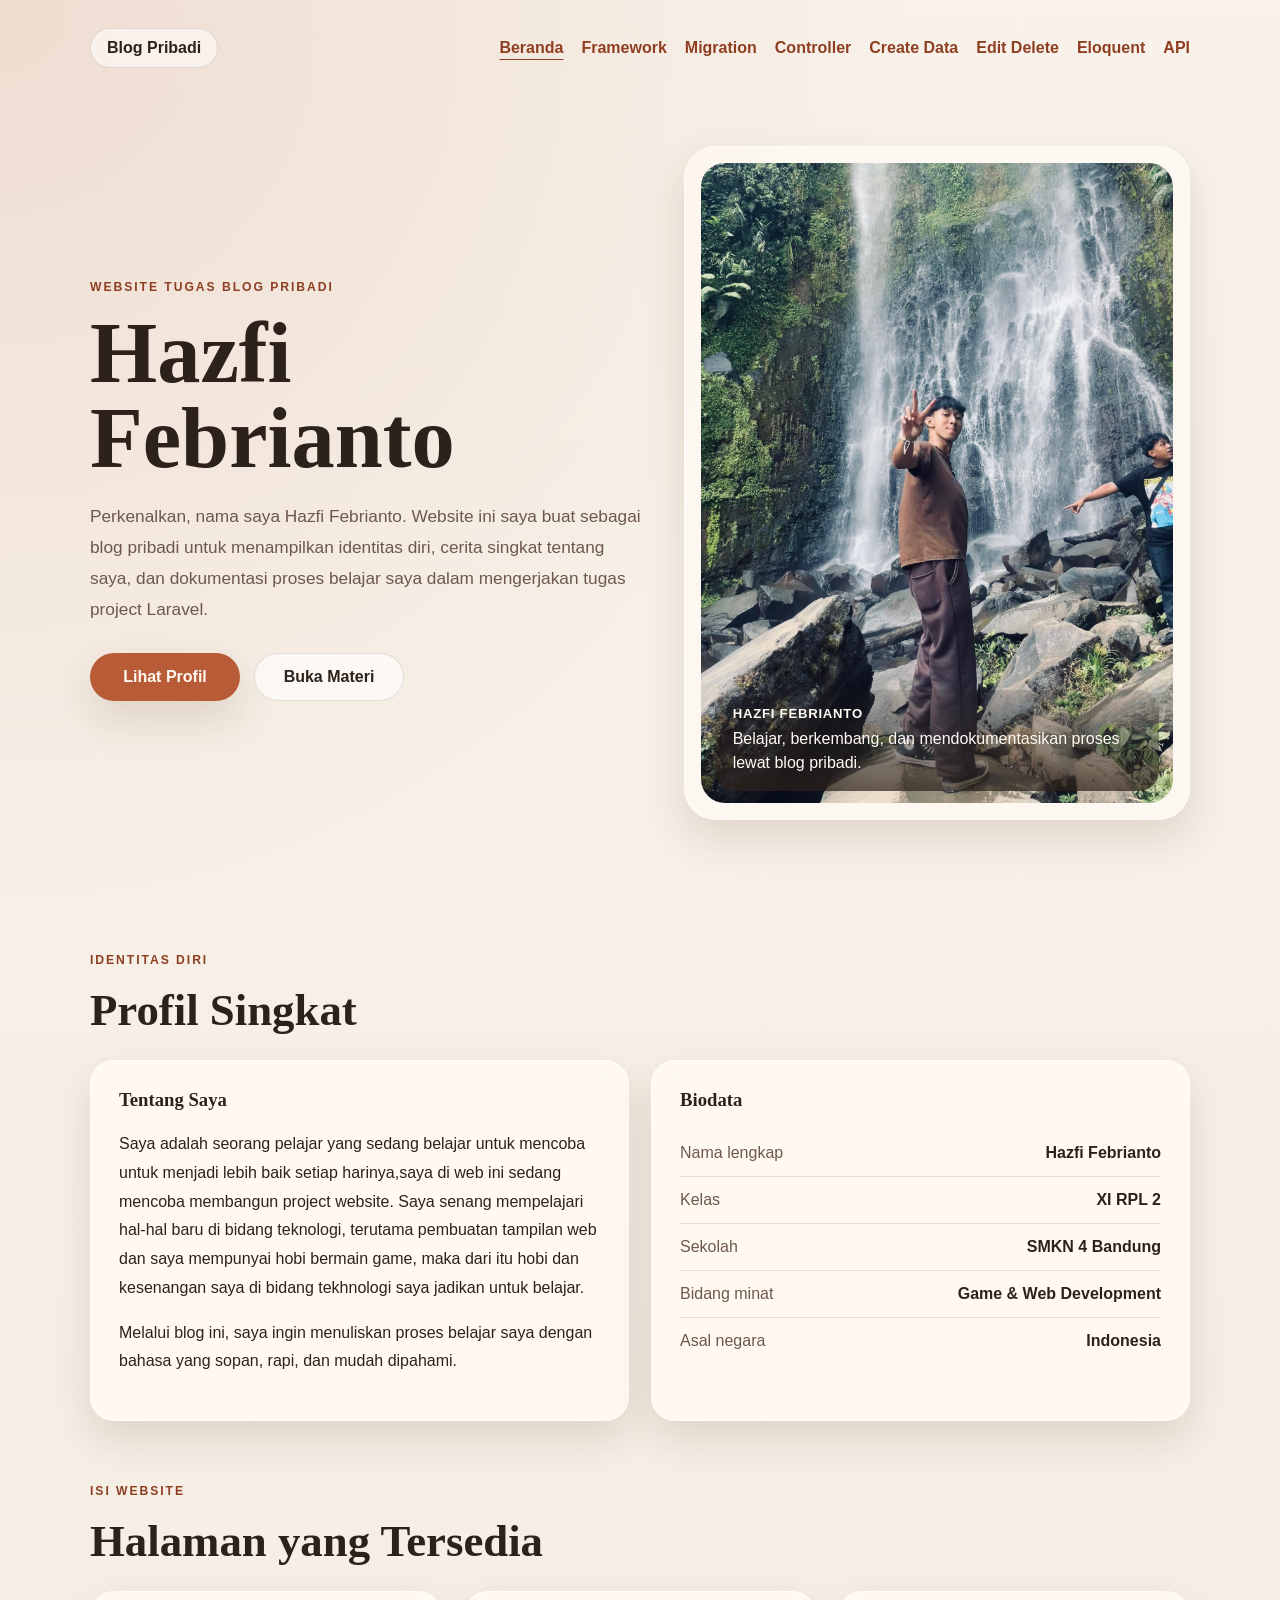
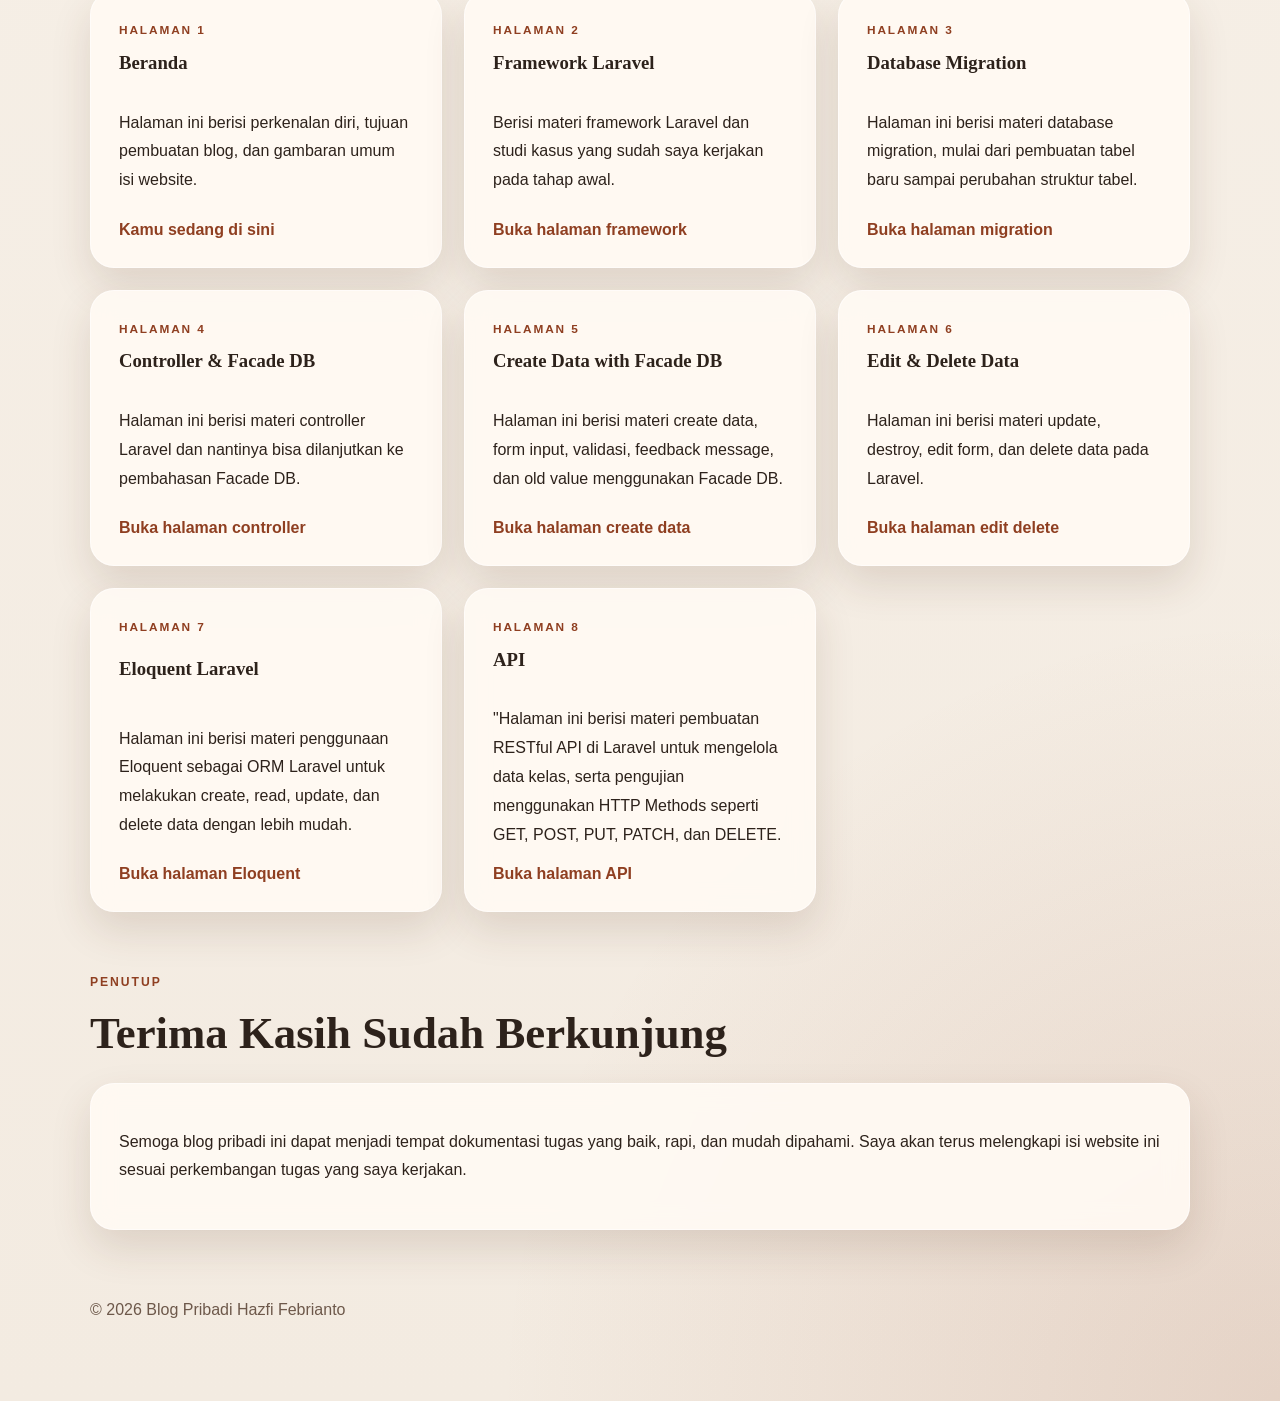
==== commit e0fb1456: "Add files via upload" ====
--- a/index.html
+++ b/index.html
@@ -18,6 +18,7 @@
   <a href="create-data.html" class="nav-link">Create Data</a>
   <a href="edit-delete.html" class="nav-link">Edit Delete</a>
   <a href="eloquent.html" class="nav-link">Eloquent</a>
+  <a href="api.html" class="nav-link">API</a>
       </div>
     </nav>
 
@@ -160,6 +161,20 @@
     
   </a>
 </article>
+
+<article class="card page-card">
+  <p class="article-kicker">Halaman 8</p>
+  <h3>API</h3>
+
+  <p>
+    "Halaman ini berisi materi pembuatan RESTful API di Laravel untuk mengelola data kelas,
+     serta pengujian menggunakan HTTP Methods seperti GET, POST, PUT, PATCH, dan DELETE.
+  </p>
+
+  <a href="api.html" class="nav-link">Buka halaman API</a>
+    
+  </a>
+</article>
       </div>
     </section>
 
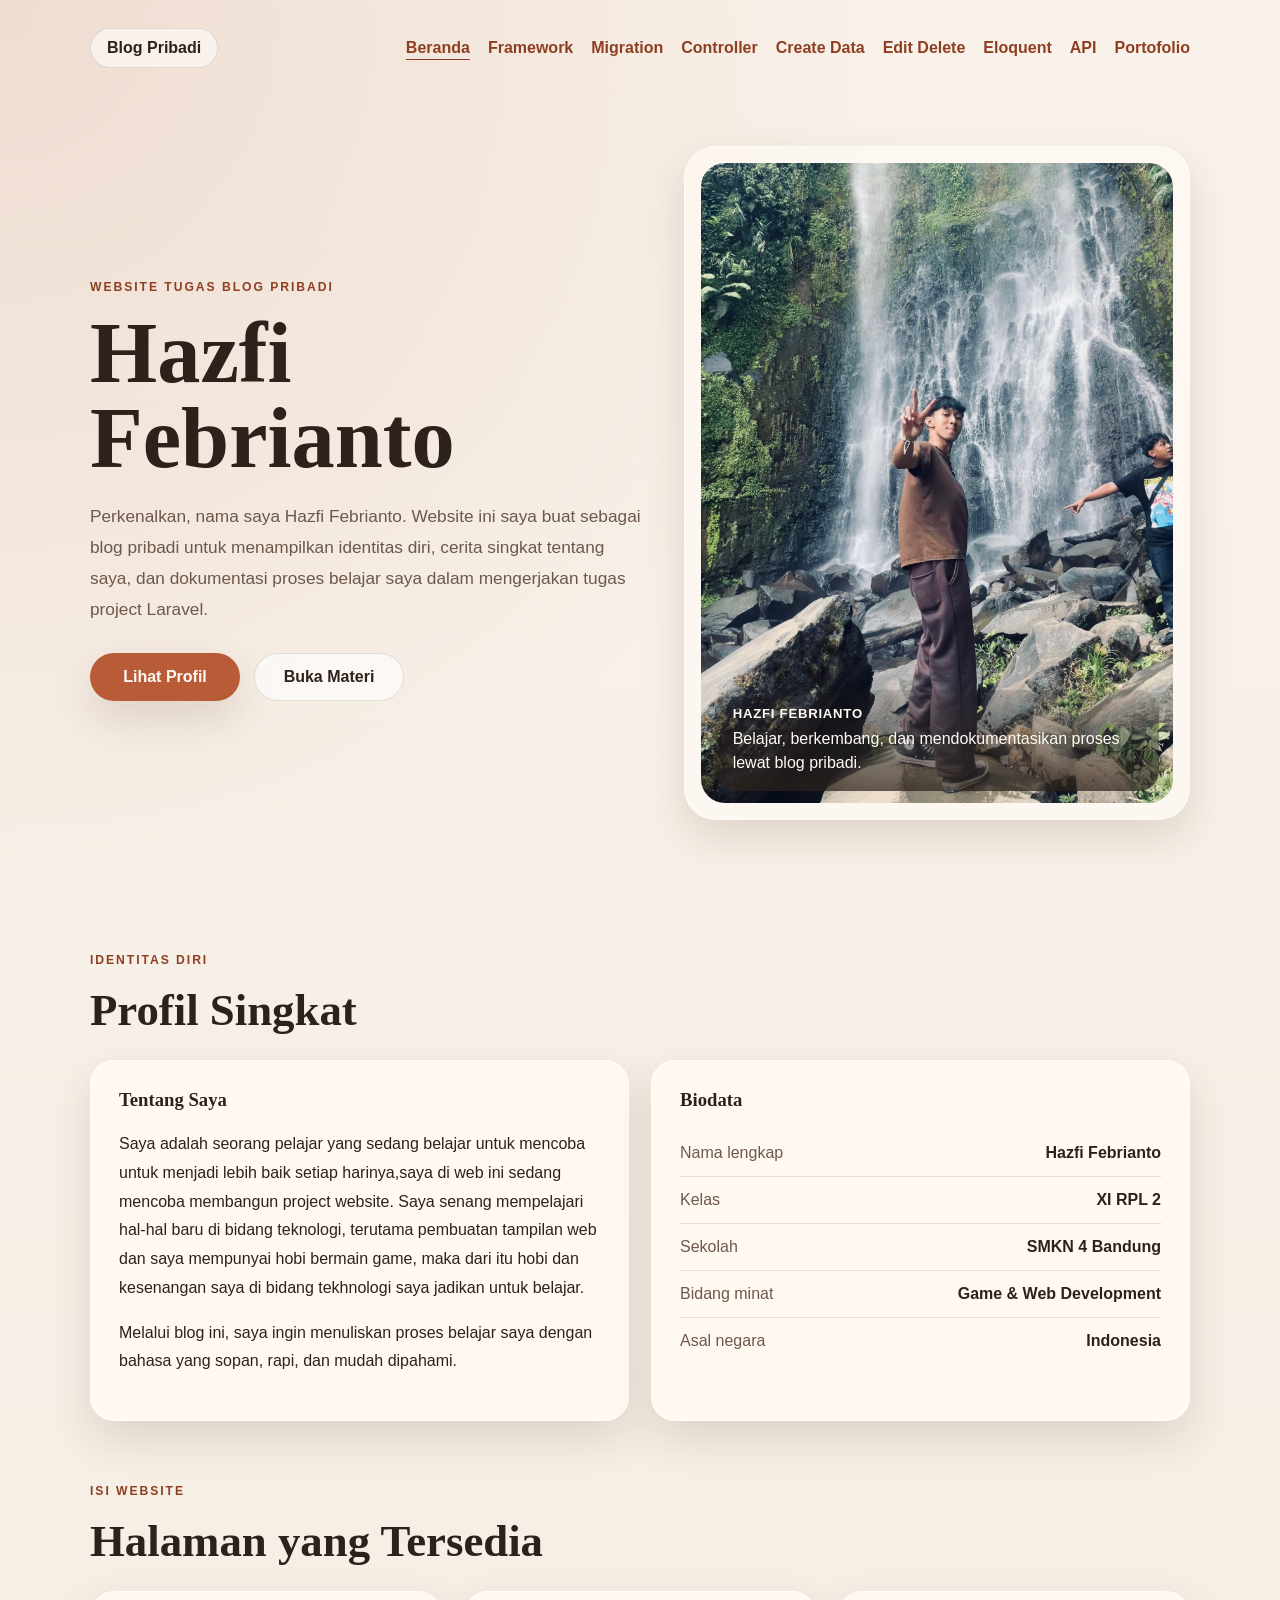
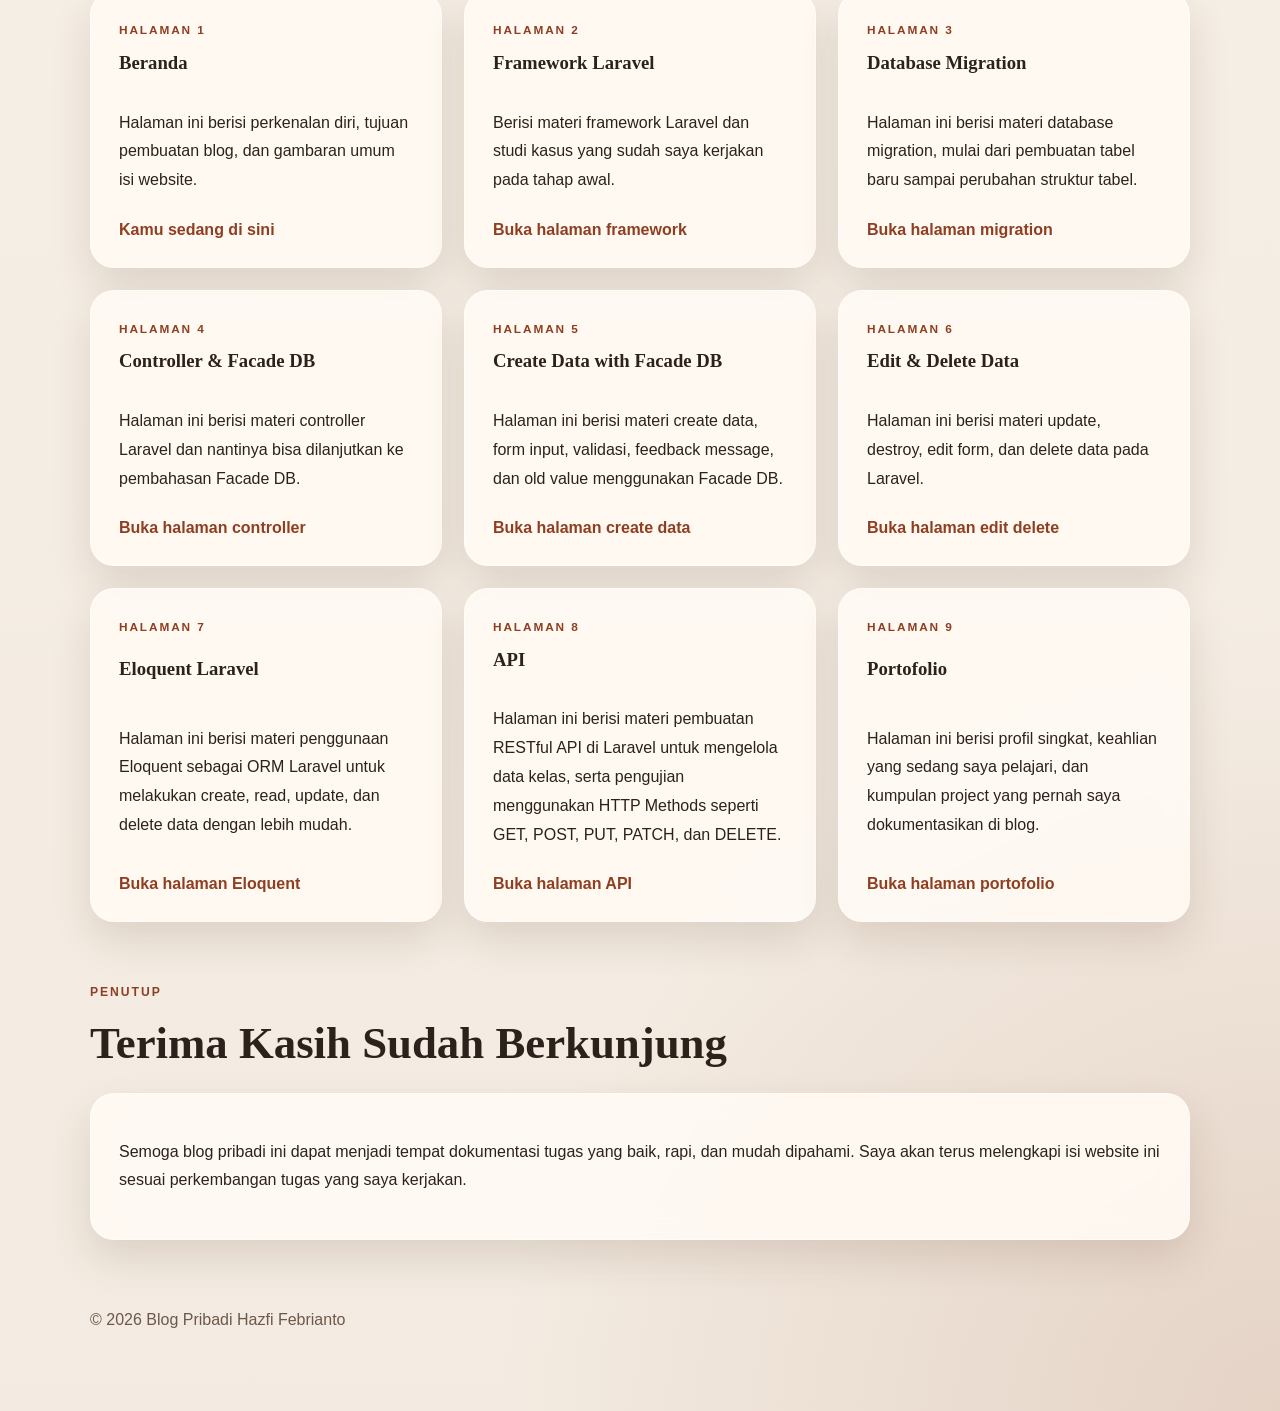
==== commit 632cd308: "Update blog pribadi dan portofolio" ====
--- a/index.html
+++ b/index.html
@@ -10,15 +10,16 @@
   <header class="hero">
     <nav class="topbar">
       <span class="brand">Blog Pribadi</span>
-      <div class="nav-menu">
-  <a href="index.html" class="nav-link current">Beranda</a>
-  <a href="framework.html" class="nav-link">Framework</a>
-  <a href="migration.html" class="nav-link">Migration</a>
-  <a href="controller.html" class="nav-link">Controller</a>
-  <a href="create-data.html" class="nav-link">Create Data</a>
-  <a href="edit-delete.html" class="nav-link">Edit Delete</a>
-  <a href="eloquent.html" class="nav-link">Eloquent</a>
-  <a href="api.html" class="nav-link">API</a>
+            <div class="nav-menu">
+        <a href="index.html" class="nav-link current">Beranda</a>
+        <a href="framework.html" class="nav-link">Framework</a>
+        <a href="migration.html" class="nav-link">Migration</a>
+        <a href="controller.html" class="nav-link">Controller</a>
+        <a href="create-data.html" class="nav-link">Create Data</a>
+        <a href="edit-delete.html" class="nav-link">Edit Delete</a>
+        <a href="eloquent.html" class="nav-link">Eloquent</a>
+        <a href="api.html" class="nav-link">API</a>
+        <a href="portfolio.html" class="nav-link">Portofolio</a>
       </div>
     </nav>
 
@@ -137,44 +138,44 @@
           <a href="create-data.html" class="inline-link">Buka halaman create data</a>
         </article>
 
-      <article class="card page-card">
-  <p class="article-kicker">Halaman 6</p>
-  <h3>Edit &amp; Delete Data</h3>
-  <p>
-    Halaman ini berisi materi update, destroy, edit form, dan delete data pada Laravel.
-  </p>
-  <a href="edit-delete.html" class="inline-link">
-    Buka halaman edit delete
-  </a>
-</article>
-
-<article class="card page-card">
-  <p class="article-kicker">Halaman 7</p>
-  <h3>Eloquent Laravel</h3>
-
-  <p>
-    Halaman ini berisi materi penggunaan Eloquent sebagai ORM Laravel
-    untuk melakukan create, read, update, dan delete data dengan lebih mudah.
-  </p>
-
-  <a href="eloquent.html" class="nav-link">Buka halaman Eloquent</a>
-    
-  </a>
-</article>
-
-<article class="card page-card">
-  <p class="article-kicker">Halaman 8</p>
-  <h3>API</h3>
-
-  <p>
-    "Halaman ini berisi materi pembuatan RESTful API di Laravel untuk mengelola data kelas,
-     serta pengujian menggunakan HTTP Methods seperti GET, POST, PUT, PATCH, dan DELETE.
-  </p>
-
-  <a href="api.html" class="nav-link">Buka halaman API</a>
-    
-  </a>
-</article>
+        <article class="card page-card">
+          <p class="article-kicker">Halaman 6</p>
+          <h3>Edit &amp; Delete Data</h3>
+          <p>
+            Halaman ini berisi materi update, destroy, edit form, dan delete data pada Laravel.
+          </p>
+          <a href="edit-delete.html" class="inline-link">Buka halaman edit delete</a>
+        </article>
+
+        <article class="card page-card">
+          <p class="article-kicker">Halaman 7</p>
+          <h3>Eloquent Laravel</h3>
+          <p>
+            Halaman ini berisi materi penggunaan Eloquent sebagai ORM Laravel
+            untuk melakukan create, read, update, dan delete data dengan lebih mudah.
+          </p>
+          <a href="eloquent.html" class="inline-link">Buka halaman Eloquent</a>
+        </article>
+
+        <article class="card page-card">
+          <p class="article-kicker">Halaman 8</p>
+          <h3>API</h3>
+          <p>
+            Halaman ini berisi materi pembuatan RESTful API di Laravel untuk mengelola data kelas,
+            serta pengujian menggunakan HTTP Methods seperti GET, POST, PUT, PATCH, dan DELETE.
+          </p>
+          <a href="api.html" class="inline-link">Buka halaman API</a>
+        </article>
+
+        <article class="card page-card">
+          <p class="article-kicker">Halaman 9</p>
+          <h3>Portofolio</h3>
+          <p>
+            Halaman ini berisi profil singkat, keahlian yang sedang saya pelajari, dan kumpulan project
+            yang pernah saya dokumentasikan di blog.
+          </p>
+          <a href="portfolio.html" class="inline-link">Buka halaman portofolio</a>
+        </article>
       </div>
     </section>
 
--- a/styles.css
+++ b/styles.css
@@ -403,6 +403,138 @@
   font-weight: 700;
 }
 
+.portfolio-hero-card {
+  display: grid;
+  grid-template-columns: 1.4fr 0.8fr;
+  gap: 28px;
+  align-items: center;
+}
+
+.portfolio-hero-card h2 {
+  font-size: clamp(2rem, 4vw, 3.2rem);
+  margin-bottom: 14px;
+}
+
+.portfolio-stats {
+  display: grid;
+  gap: 14px;
+}
+
+.portfolio-side {
+  display: grid;
+  gap: 16px;
+}
+
+.portfolio-photo {
+  width: 100%;
+  height: 260px;
+  object-fit: cover;
+  object-position: center 24%;
+  border-radius: 22px;
+  border: 1px solid var(--line);
+  box-shadow: 0 14px 34px rgba(82, 50, 31, 0.14);
+}
+
+.portfolio-stats div {
+  padding: 18px;
+  border-radius: 20px;
+  background: rgba(184, 92, 56, 0.11);
+  border: 1px solid var(--line);
+}
+
+.portfolio-stats strong,
+.portfolio-stats span {
+  display: block;
+}
+
+.portfolio-stats strong {
+  font-size: 1.35rem;
+  color: var(--accent-dark);
+}
+
+.portfolio-stats span {
+  margin-top: 4px;
+  color: var(--muted);
+}
+
+.skill-grid,
+.project-grid {
+  display: grid;
+  grid-template-columns: repeat(2, minmax(0, 1fr));
+  gap: 18px;
+}
+
+.skill-card h3,
+.project-card h3 {
+  margin-bottom: 10px;
+}
+
+.project-card span {
+  display: inline-flex;
+  width: 42px;
+  height: 42px;
+  align-items: center;
+  justify-content: center;
+  margin-bottom: 18px;
+  border-radius: 50%;
+  background: #2d221b;
+  color: #fffaf4;
+  font-weight: 800;
+}
+
+.featured-project {
+  overflow: hidden;
+}
+
+.featured-project > p {
+  max-width: 860px;
+  color: var(--muted);
+}
+
+.portfolio-gallery {
+  display: grid;
+  gap: 22px;
+  margin-top: 26px;
+}
+
+.portfolio-gallery figure {
+  margin: 0;
+  padding: 14px;
+  border-radius: 24px;
+  background: rgba(255, 255, 255, 0.56);
+  border: 1px solid var(--line);
+}
+
+.portfolio-gallery img {
+  display: block;
+  width: 100%;
+  max-height: 560px;
+  object-fit: contain;
+  border-radius: 18px;
+  background: #fffaf4;
+  box-shadow: 0 14px 30px rgba(82, 50, 31, 0.12);
+}
+
+.portfolio-gallery figcaption {
+  margin-top: 12px;
+  color: var(--muted);
+  line-height: 1.6;
+}
+
+.contact-strip {
+  display: grid;
+  grid-template-columns: repeat(4, minmax(0, 1fr));
+  gap: 14px;
+}
+
+.contact-strip p {
+  margin: 0;
+  padding: 16px;
+  border-radius: 18px;
+  background: rgba(255, 255, 255, 0.5);
+  border: 1px solid var(--line);
+}
+
 .footer {
   padding: 40px 0 60px;
   color: var(--muted);
@@ -423,7 +555,9 @@
   .hero-content,
   .profile-grid,
   .highlight-grid,
-  .page-grid {
+  .page-grid,
+  .portfolio-hero-card,
+  .contact-strip {
     grid-template-columns: 1fr;
   }
 
@@ -484,4 +618,9 @@
     bottom: 22px;
     padding: 14px 16px;
   }
-}
+
+  .skill-grid,
+  .project-grid {
+    grid-template-columns: 1fr;
+  }
+}
